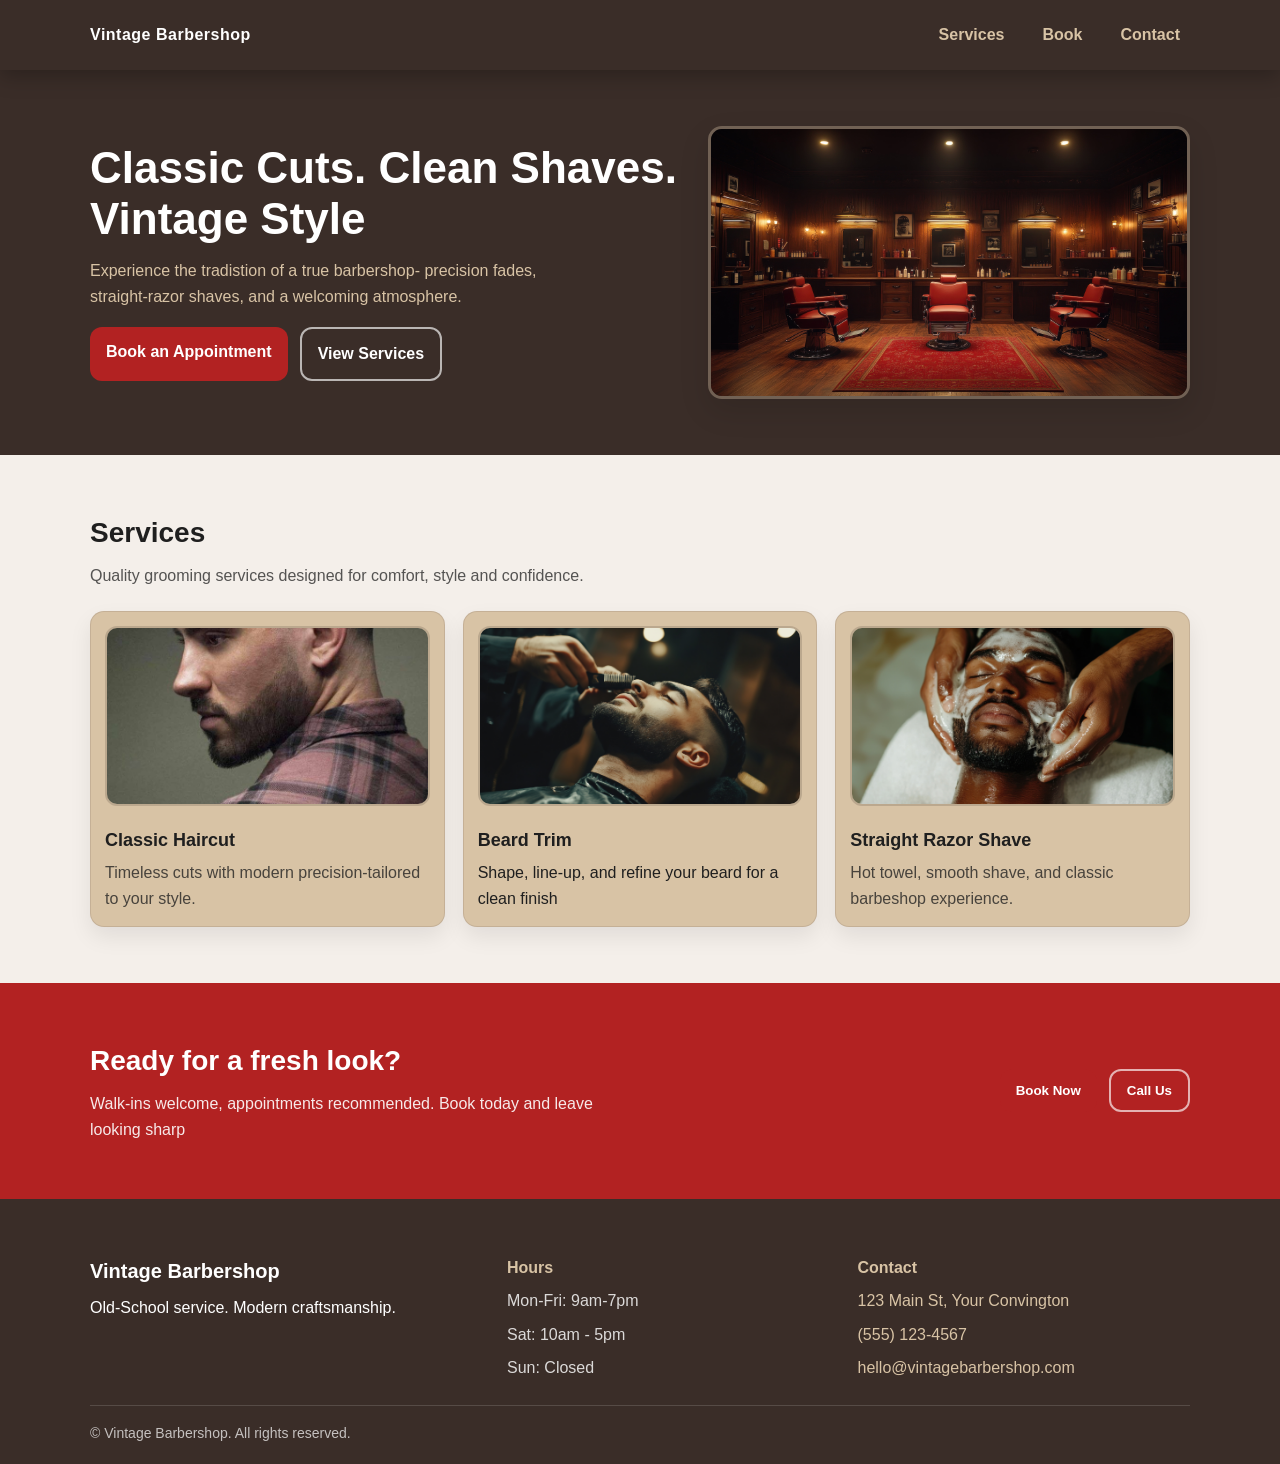
==== index.html @ 0ec20695 "debug main JS file index" ====
<!doctype html>
<html lang="en">
  <head>
    <meta charset="UTF-8" />
    <meta name="viewport" content="width=device-width, initial-scale=1.0" />
    <title>Vintage Barbershop</title>
    <!--CSS-->
    <link rel="stylesheet" href="css/styles.css" />
  </head>
  <body>
    <!-- ==== HEADER / NAVBAR ====-->
    <header class="site-header">
      <div class="container header-inner">
        <a href="#" class="logo" id="logo">Vintage Barbershop</a>
        <nav class="nav" id="nav">
          <a href="#features" class="nav-link">Services</a>
          <a href="#cta" class="nav-link">Book</a>
          <a href="#footer" class="nav-link">Contact</a>
        </nav>
        <!--Mobile Menu Button (for later JS)-->
        <button class="menu-btn" id="menuBtn" aria-label="Open Menu">☰</button>
      </div>
      <!--Mobile Menu Button (for later JS)-->
      <div class="mobile-menu" id="MobileMenu">
        <a href="#features" class="mobile-link">Services</a>
        <a href="#cta" clas="mobile-link">Book</a>
        <a href="#footer" class="mobile-link">Contact</a>
      </div>
    </header>
    <!--==== Hero Section====-->
    <section class="hero" id="hero">
      <div class="container hero-inner">
        <div class="hero-text">
          <h1 id="heroHeading">Classic Cuts. Clean Shaves. Vintage Style</h1>
          <p id="heroSubtext">
            Experience the tradistion of a true barbershop- precision fades,
            straight-razor shaves, and a welcoming atmosphere.
          </p>
          <div class="hero-actions">
            <a href="#cta" class="btn btn-primary" id="bookbtn"
              >Book an Appointment</a
            >
            <a href="features" class="btn btn-secondary" id="servicesBtn"
              >View Services</a
            >
          </div>
        </div>

        <div class="hero-media">
          <!--Replace scr with your provided hero image--->
          <img
            src="assets/images/hero.jpg"
            alt="Barbershop Hero"
            class="hero-img"
            id="heroImg"
          />
        </div>
      </div>
    </section>
    <!-- ====Features /Services===-->
    <section class="features" id="features">
      <div class="container">
        <h2 class="section-title" id="featuresTitle">Services</h2>
        <p class="section-subtitle" id="featuresSubtitle">
          Quality grooming services designed for comfort, style and confidence.
        </p>
        <div class="feature-grid" id="featureGrid">
          <!-- Feature Card 1-->
          <article class="feature-card">
            <img
              src="assets/images/feature-1.jpg"
              alt="classic haircut"
              class="feature-img"
            />
            <h3 class="feature-title">Classic Haircut</h3>
            <p class="feature-text">
              Timeless cuts with modern precision-tailored to your style.
            </p>
          </article>

          <!--Feature Card 2-->
          <article class="feature-card">
            <img
              src="assets/images/feature-2.jpg"
              alt="Beard trim"
              class="feature-img"
            />
            <h3 class="feature-title">Beard Trim</h3>
            <p>Shape, line-up, and refine your beard for a clean finish</p>
          </article>
          <!--Feature Card 3-->
          <article class="feature-card">
            <img
              src="assets\images\feature-3.jpg"
              alt="Straight razor shave"
              class="feature-img"
            />
            <h3 class="feature-title">Straight Razor Shave</h3>
            <p class="feature-text">
              Hot towel, smooth shave, and classic barbeshop experience.
            </p>
          </article>
        </div>
      </div>
    </section>

    <!--====Call to Action Section====-->
    <section class="cta" id="cta">
      <div class="container cta-inner">
        <div class="cta-text">
          <h2 id="ctaHeading">Ready for a fresh look?</h2>
          <p id="ctaText">
            Walk-ins welcome, appointments recommended. Book today and leave
            looking sharp
          </p>
        </div>
        <div class="cta-actions">
          <button class="btn btn-primary" id="ctaBtn">Book Now</button>
          <button class="btn btn-secondary" id="callBtn">Call Us</button>
        </div>
      </div>
    </section>
    <!--====Footer Section====-->
    <footer class="site-footer" id="footer">
      <div class="container footer-inner">
        <div class="footer-col">
          <h3 class="footer-title">Vintage Barbershop</h3>
          <p class="footer-test">Old-School service. Modern craftsmanship.</p>
        </div>
        <div class="footer-col">
          <h4 class="footer-heading">Hours</h4>
          <ul class="footer-list" id="hourList">
            <li>Mon-Fri: 9am-7pm</li>
            <li>Sat: 10am - 5pm</li>
            <li>Sun: Closed</li>
          </ul>
        </div>
        <div class="footer-col">
          <h4 class="footer-heading">Contact</h4>
          <ul class="footer-list">
            <li>
              <a href="#" class="footer-link" id="addressLink">
                123 Main St, Your Convington</a
              >
            </li>
            <li>
              <a href="#" class="footer-link" id="phoneLink">(555) 123-4567</a>
            </li>
            <li>
              <a href="#" class="footer-link" id="emailLink"
                >hello@vintagebarbershop.com</a
              >
            </li>
          </ul>
        </div>
      </div>
      <div class="container footer-bottom">
        <p class="copyright">
          ©<span id="year"></span> Vintage Barbershop. All rights reserved.
        </p>
      </div>
    </footer>
    <!--JS-->
    <script src="js/main.js"></script>
  </body>
</html>
---- css/styles.css ----
/* =========================
Vintage Barbershop Theme
File: css/styles.css
========================= */

/* ---- CSS Variables (Vintage Palette) ---- */
:root {
--color-bg-primary: #F4EFEA; /* Cream */
--color-bg-dark: #3A2D28; /* Dark Brown */
--color-accent: #B22222; /* Barber Red */
--color-text-dark: #1F1F1F; /* Deep Brown/Black */
--color-beige: #D8C3A5; /* Beige */
--color-text-light: #FFFFFF; /* White */
--radius: 14px;
--shadow: 0 12px 30px rgba(0, 0, 0, 0.12);
--max-width: 1100px;
}

/* ---- Base Reset ---- */
* {
box-sizing: border-box;
margin: 0;
padding: 0;
}
html {
scroll-behavior: smooth;
}
body {
font-family: Arial, Helvetica, sans-serif;
background-color: var(--color-bg-primary);
color: var(--color-text-dark);
line-height: 1.6;
}

/* ---- Layout Helpers ---- */
.container {
width: 92%;
max-width: var(--max-width);
margin: 0 auto;
}

/* ---- Header / Navbar ---- */
.site-header {
background-color: var(--color-bg-dark);
color: var(--color-text-light);
position: sticky;
top: 0;
z-index: 10;
box-shadow: 0 6px 20px rgba(0,0,0,0.25);
}
.header-inner {
display: flex;
align-items: center;
justify-content: space-between;
padding: 14px 0;
gap: 16px;
}
.logo {
color: var(--color-text-light);
text-decoration: none;
font-weight: 800;
letter-spacing: 0.5px;
}
.nav {
display: flex;
gap: 18px;
}
.nav-link {
color: var(--color-beige);
text-decoration: none;
font-weight: 600;
padding: 8px 10px;
border-radius: 10px;
transition: background-color 0.2s ease, color 0.2s ease;
}
.nav-link:hover {
background-color: rgba(216, 195, 165, 0.12);
color: var(--color-text-light);
}

/* Mobile button hidden on desktop */
.menu-btn {
display: none;
border: 2px solid rgba(255,255,255,0.25);
background: transparent;
color: var(--color-text-light);
padding: 8px 12px;
border-radius: 12px;
cursor: pointer;
}

/* Mobile menu hidden by default */
.mobile-menu {
display: none;
background-color: #2f241f;
border-top: 1px solid rgba(255,255,255,0.12);
}
.mobile-link {
display: block;
padding: 12px 4%;
color: var(--color-beige);
text-decoration: none;
font-weight: 600;
border-bottom: 1px solid rgba(255,255,255,0.08);
}
.mobile-link:hover {
background-color: rgba(216, 195, 165, 0.10);
color: var(--color-text-light);
}

/* ---- Buttons ---- */
.btn {
display: inline-block;
text-decoration: none;
border: none;
cursor: pointer;
font-weight: 700;
padding: 12px 16px;
border-radius: 12px;
transition: transform 0.08s ease, opacity 0.2s ease, background-color 0.2s ease, 
color 0.2s ease;
}
.btn:active {
transform: translateY(1px);
}
.btn-primary {
background-color: var(--color-accent);
color: var(--color-text-light);
}
.btn-primary:hover {
opacity: 0.92;
}
.btn-secondary {
background-color: transparent;
color: var(--color-bg-dark);
border: 2px solid var(--color-bg-dark);
}
.hero .btn-secondary,
.cta .btn-secondary {
color: var(--color-text-light);
border-color: rgba(255,255,255,0.65);
}
.btn-secondary:hover {
background-color: rgba(58, 45, 40, 0.08);
}
.hero .btn-secondary:hover,
.cta .btn-secondary:hover {
background-color: rgba(255, 255, 255, 0.12);
}

/* ---- Hero ---- */
.hero {
background-color: var(--color-bg-dark);
color: var(--color-text-light);
padding: 56px 0;
}
.hero-inner {
display: grid;
grid-template-columns: 1.1fr 0.9fr;
gap: 28px;
align-items: center;
}
.hero-text h1 {
font-size: clamp(28px, 4vw, 44px);
line-height: 1.15;
margin-bottom: 14px;
}
.hero-text p {
color: var(--color-beige);
max-width: 56ch;
margin-bottom: 18px;
}
.hero-actions {
display: flex;
flex-wrap: wrap;
gap: 12px;
}
.hero-media {
display: flex;
justify-content: center;
}
.hero-img {
width: 100%;
max-width: 520px;
border-radius: var(--radius);
box-shadow: var(--shadow);
border: 3px solid rgba(216,195,165,0.35);
object-fit: cover;
}

/* ---- Sections ---- */
.features,
.cta,
.site-footer {
padding: 56px 0;
}
.section-title {
font-size: 28px;
margin-bottom: 8px;
}
.section-subtitle {
color: rgba(31, 31, 31, 0.75);
margin-bottom: 22px;
max-width: 70ch;
}

/* ---- Features Grid ---- */
.feature-grid {
display: grid;
grid-template-columns: repeat(3, 1fr);
gap: 18px;
}
.feature-card {
background-color: var(--color-beige);
border-radius: var(--radius);
padding: 14px;
box-shadow: 0 10px 22px rgba(0,0,0,0.08);
border: 1px solid rgba(58,45,40,0.12);
}
.feature-img {
width: 100%;
height: 180px;
object-fit: cover;
border-radius: 12px;
border: 2px solid rgba(58,45,40,0.18);
margin-bottom: 12px;
}
.feature-title {
font-size: 18px;
margin-bottom: 6px;
}
.feature-text {
color: rgba(31, 31, 31, 0.78);
}

/* ---- CTA ---- */
.cta {
background-color: var(--color-accent);
color: var(--color-text-light);
}
.cta-inner {
display: flex;
align-items: center;
justify-content: space-between;
gap: 18px;
flex-wrap: wrap;
}
.cta-text h2 {
font-size: 28px;
margin-bottom: 8px;
}
.cta-text p {
color: rgba(255,255,255,0.90);
max-width: 60ch;
}
.cta-actions {
display: flex;
gap: 12px;
flex-wrap: wrap;
}

/* ---- Footer ---- */
.site-footer {
background-color: var(--color-bg-dark);
color: var(--color-text-light);
padding-bottom: 20px;
}
.footer-inner {
display: grid;
grid-template-columns: 1.2fr 1fr 1fr;
gap: 18px;
padding-bottom: 24px;
border-bottom: 1px solid rgba(255,255,255,0.14);
}
.footer-title {
font-size: 20px;
margin-bottom: 8px;
}
.footer-heading {
font-size: 16px;
margin-bottom: 8px;
color: var(--color-beige);
}
.footer-text {
color: rgba(255,255,255,0.82);
max-width: 50ch;
}
.footer-list {
list-style: none;
display: grid;
gap: 8px;
color: rgba(255,255,255,0.82);
}
.footer-link {
color: var(--color-beige);
text-decoration: none;
}
.footer-link:hover {
color: var(--color-text-light);
text-decoration: underline;
}
.footer-bottom {
padding-top: 16px;
}
.copyright {
color: rgba(255,255,255,0.70);
font-size: 14px;
}

/* ---- Responsive ---- */
@media (max-width: 900px) {
.hero-inner {
grid-template-columns: 1fr;
}
.feature-grid {
grid-template-columns: 1fr;
}
.footer-inner {
grid-template-columns: 1fr;
}
.nav {
display: none;
}
.menu-btn {
display: inline-flex;
align-items: center;
justify-content: center;
}
/* When you add JS later, you'll toggle this class */
.mobile-menu.is-open {
display: block;
}
}
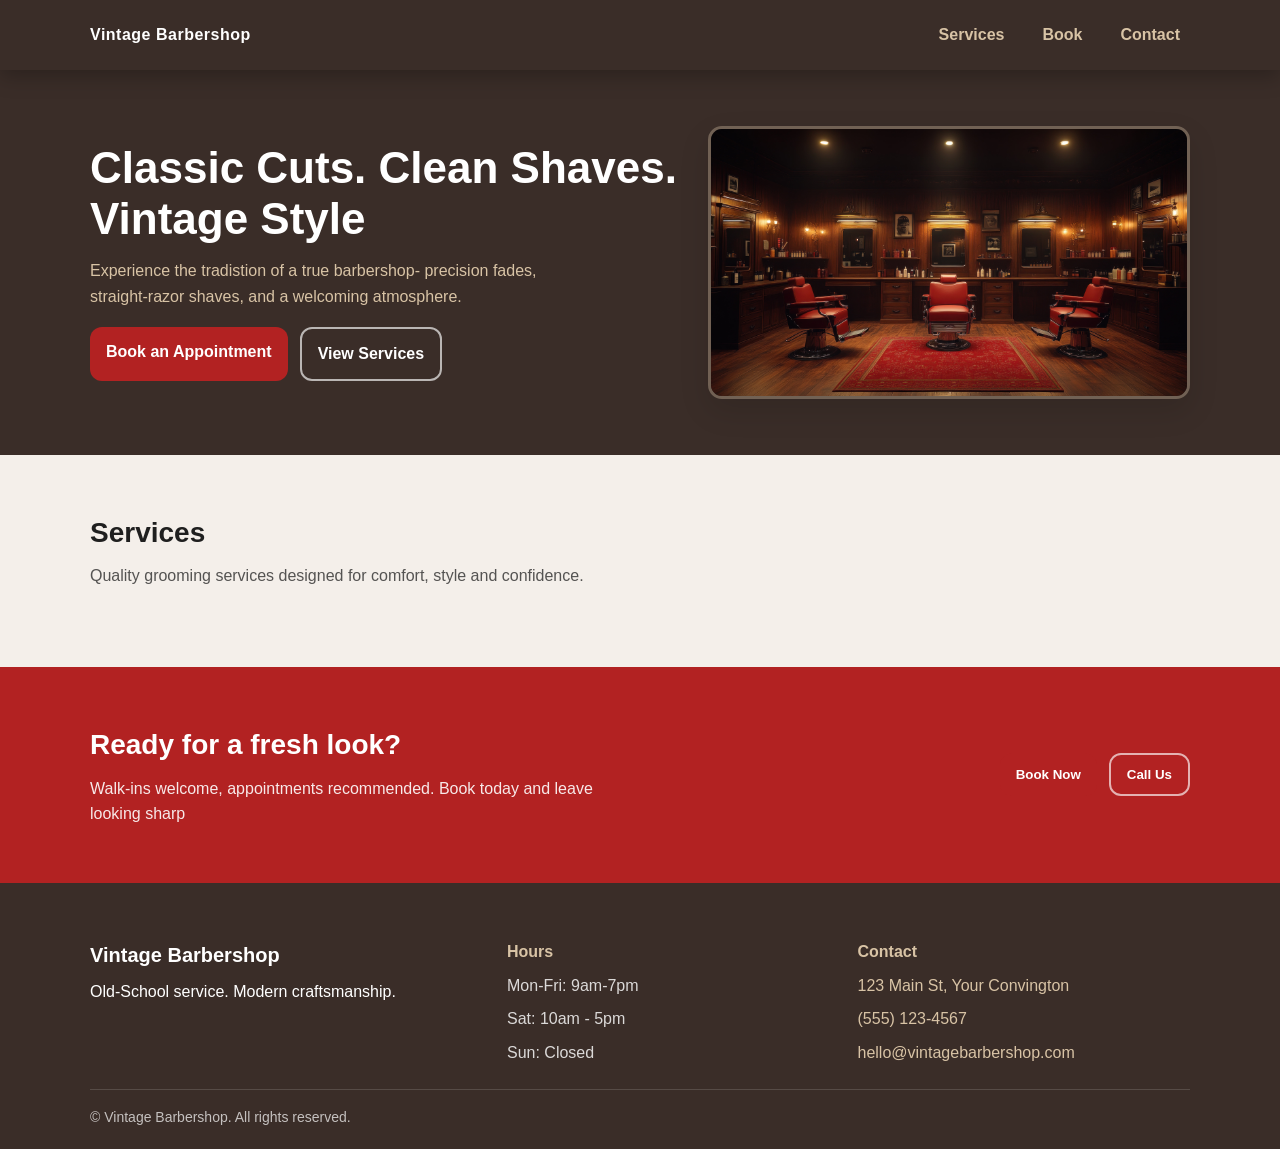
==== commit 08cb12fc: "added ma/forEqach" ====
--- a/index.html
+++ b/index.html
@@ -57,7 +57,8 @@
         </div>
       </div>
     </section>
-    <!-- ====Features /Services===-->
+    <!--====Features /Services===-->
+
     <section class="features" id="features">
       <div class="container">
         <h2 class="section-title" id="featuresTitle">Services</h2>
@@ -65,41 +66,7 @@
           Quality grooming services designed for comfort, style and confidence.
         </p>
         <div class="feature-grid" id="featureGrid">
-          <!-- Feature Card 1-->
-          <article class="feature-card">
-            <img
-              src="assets/images/feature-1.jpg"
-              alt="classic haircut"
-              class="feature-img"
-            />
-            <h3 class="feature-title">Classic Haircut</h3>
-            <p class="feature-text">
-              Timeless cuts with modern precision-tailored to your style.
-            </p>
-          </article>
-
-          <!--Feature Card 2-->
-          <article class="feature-card">
-            <img
-              src="assets/images/feature-2.jpg"
-              alt="Beard trim"
-              class="feature-img"
-            />
-            <h3 class="feature-title">Beard Trim</h3>
-            <p>Shape, line-up, and refine your beard for a clean finish</p>
-          </article>
-          <!--Feature Card 3-->
-          <article class="feature-card">
-            <img
-              src="assets\images\feature-3.jpg"
-              alt="Straight razor shave"
-              class="feature-img"
-            />
-            <h3 class="feature-title">Straight Razor Shave</h3>
-            <p class="feature-text">
-              Hot towel, smooth shave, and classic barbeshop experience.
-            </p>
-          </article>
+          
         </div>
       </div>
     </section>
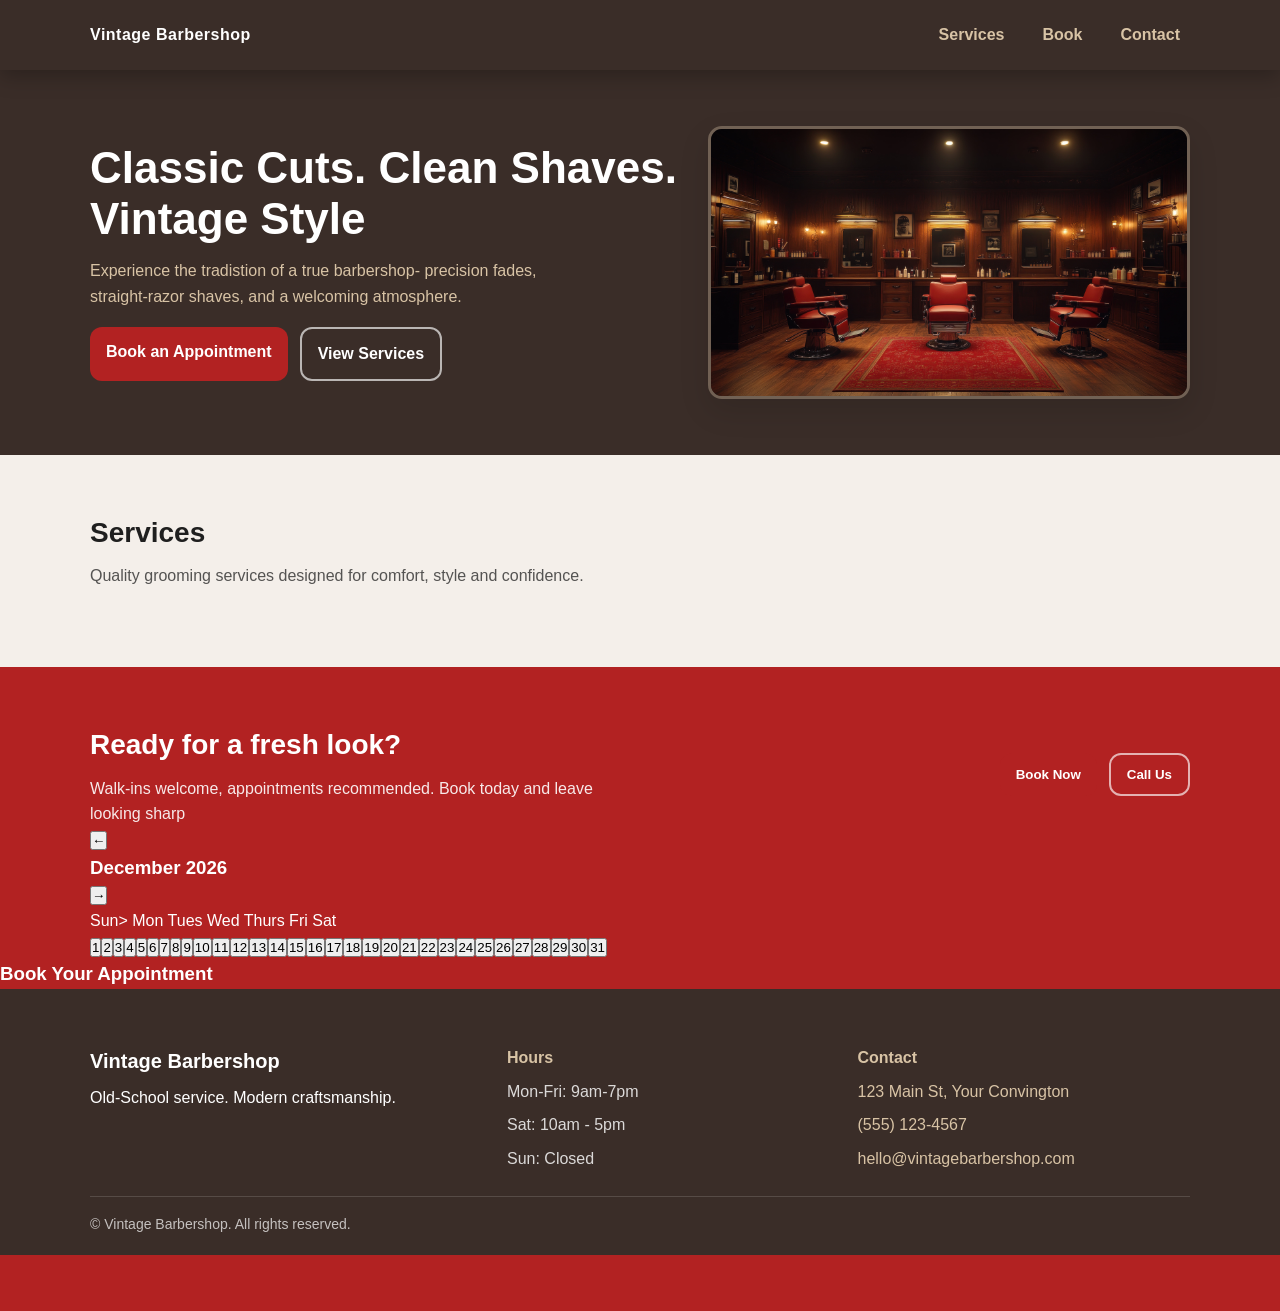
==== commit 7549a7a7: "added calendar and modal styll css  changes" ====
--- a/index.html
+++ b/index.html
@@ -86,7 +86,36 @@
           <button class="btn btn-secondary" id="callBtn">Call Us</button>
         </div>
       </div>
-    </section>
+
+
+    <!--===Calendar Section===-->
+    <div class="container booking-layout">
+      <div class="calendar-card">
+      <div class="calendar-header"></div>
+      <button class="calendar-nav-btn" id="prevMonthBtn">←</button>
+      <h3 id="calendarMonthLabel">Month Year</h3>
+      <button class="calendar-nav-btn" id="nextMonthBtn">→</button>
+      </div>
+
+      <div class="calendar-weekdays">
+<span>Sun</span>>
+<span>Mon</span>
+<span>Tues</span>
+<span>Wed</span>
+<span>Thurs</span>
+<span>Fri</span>
+<span>Sat</span>
+</div>
+
+<div class="calendar-grid" id="calendarGrid"></div>
+</div>
+
+<div class="booking-panel">
+ <h3 class="booking-panel-title">Book Your Appointment</h3> 
+
+ <p class="select"
+</div>
+
     <!--====Footer Section====-->
     <footer class="site-footer" id="footer">
       <div class="container footer-inner">
@@ -127,7 +156,22 @@
         </p>
       </div>
     </footer>
+    <!----  Service Details Moda ---->
+<div class ="service-modal" id= "serviceModal" aria-hidden="true">
+<div class="service-modal-overlay" id="serviceModalOverlay"></div>
+<div class="service-modal-content" role="dialog" aria-labeledby="serviceModaltitle">
+  <button  class="service-modal-close" id="serviceModalClose" aria-label="Close modal">
+    x
+  </button>
+  <h3 id="serviceModalTitle">Service Details</h3>
+  <p id="serviceModalPrice" class="service-modal-price"></p>
+  <ul id="serviceModalList" class="service-modal-list"></ul>
+</div>
+</div>
+
+
     <!--JS-->
     <script src="js/main.js"></script>
+    <script src="js/calendar.js"></script>
   </body>
 </html>
--- a/css/styles.css
+++ b/css/styles.css
@@ -78,6 +78,19 @@
 color: var(--color-text-light);
 }
 
+/* ---- Sticky Navbar Visual Change (on scroll) ----*/
+.site-header {
+    transition: padding 0.2s ease, border-radius 0.2s ease, width 0.2s ease, margin 0.2s ease;
+}
+
+/* When scrolled, we "float" the header with rounded corners*/
+.site-header.is-scrolled {
+    width: calc(100% - 24px);
+    margin: 12px auto 0 auto;
+    border-radius: 18px;
+    padding: 2px 0;
+}
+
 /* Mobile button hidden on desktop */
 .menu-btn {
 display: none;
@@ -233,6 +246,95 @@
 color: rgba(31, 31, 31, 0.78);
 }
 
+/* ---- Service Details ---- */
+.service-actions {
+margin-top: 14px;
+display: flex;
+gap: 10px;
+flex-wrap: wrap;
+} 
+.service-details-btn {
+background-color: var(--color-bg-dark);
+color: var(--color-text-light);
+border: none;
+padding: 10px 14px;
+border-radius: 10px;
+font-weight: 700;
+cursor: pointer;
+transition: transform 0.2s ease, box-shadow 0.2s ease, opacity 0.2s ease;
+}
+.service-details-btn:hover {
+transform: translateY(-2px) scale(1.03);
+box-shadow: 0 10px 18px rgba(0, 0, 0, 0.16);
+opacity: 0.96;
+}
+.service-details-btn:active {
+transform: translateY(0);
+}
+
+/* ===== Service Modal ===== */
+.service-modal {
+position: fixed;
+inset: 0;
+display: none;
+align-items: center;
+justify-content: center;
+padding: 20px;
+z-index: 999;
+}
+.service-modal.is-open {
+display: flex;
+}
+.service-modal-overlay {
+position: absolute;
+inset: 0;
+background-color: rgba(0, 0, 0, 0.58);
+}
+.service-modal-content {
+position: relative;
+width: 100%;
+max-width: 620px;
+max-height: 80vh;
+overflow-y: auto;
+background-color: var(--color-bg-primary);
+color: var(--color-text-dark);
+border-radius: 18px;
+padding: 28px 24px 24px;
+box-shadow: 0 20px 40px rgba(0, 0, 0, 0.28);
+border: 2px solid rgba(58, 45, 40, 0.15);
+z-index: 1;
+}
+.service-modal-close {
+position: absolute;
+top: 12px;
+right: 12px;
+border: none;
+background: transparent;
+font-size: 28px;
+line-height: 1;
+cursor: pointer;
+color: var(--color-bg-dark);
+padding: 4px 8px;
+border-radius: 8px;
+}
+.service-modal-close:hover {
+background-color: rgba(58, 45, 40, 0.08);
+}
+.service-modal-price {
+margin: 8px 0 16px;
+font-size: 18px;
+font-weight: 700;
+color: var(--color-accent);
+}
+.service-modal-list {
+padding-left: 20px;
+display: grid;
+gap: 10px;
+} 
+.service-modal-list li {
+line-height: 1.5;
+}
+
 /* ---- CTA ---- */
 .cta {
 background-color: var(--color-accent);
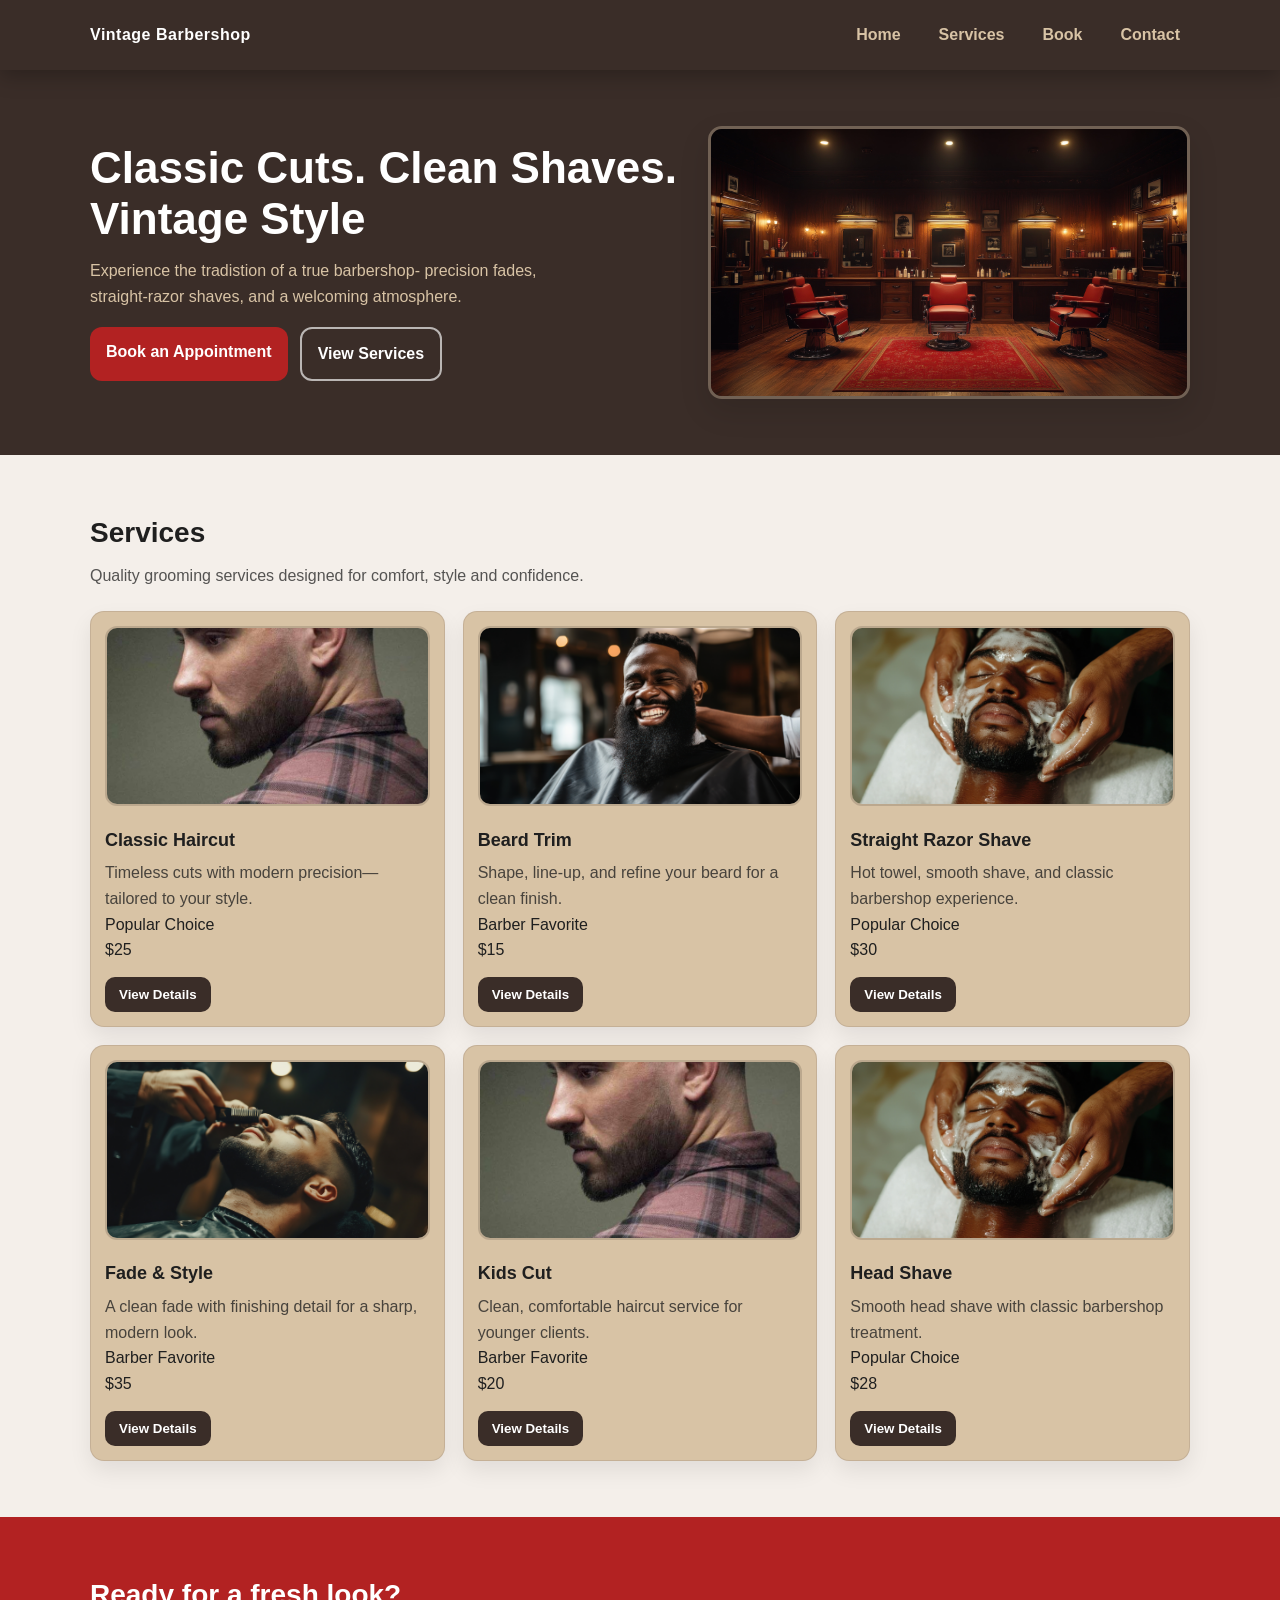
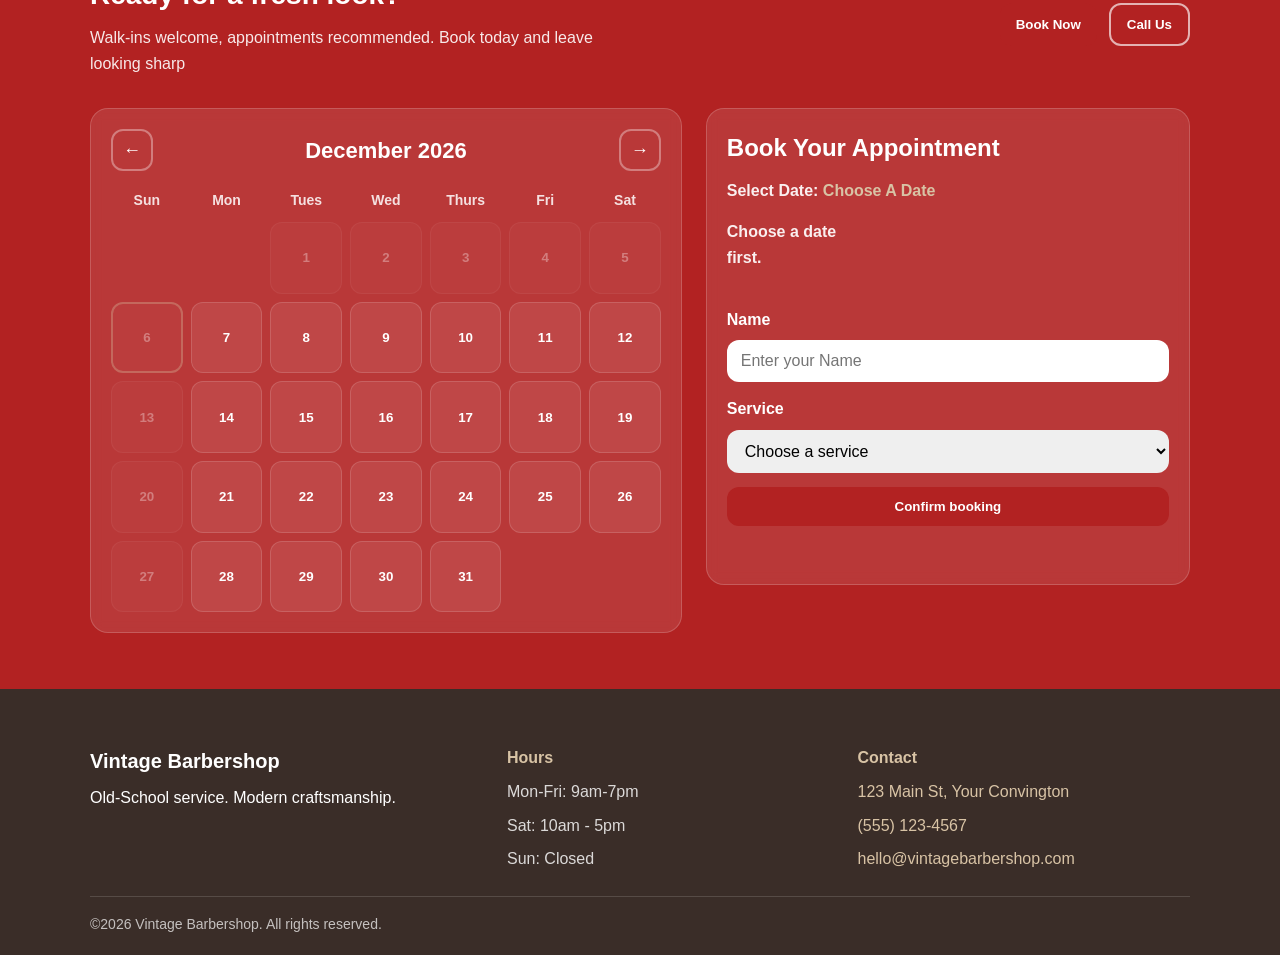
==== commit 7d9226e5: "corrected main.js modal cards" ====
--- a/index.html
+++ b/index.html
@@ -6,6 +6,7 @@
     <title>Vintage Barbershop</title>
     <!--CSS-->
     <link rel="stylesheet" href="css/styles.css" />
+    <link rel="stylesheet" href="css/calendar.css" />
   </head>
   <body>
     <!-- ==== HEADER / NAVBAR ====-->
@@ -13,18 +14,18 @@
       <div class="container header-inner">
         <a href="#" class="logo" id="logo">Vintage Barbershop</a>
         <nav class="nav" id="nav">
-          <a href="#features" class="nav-link">Services</a>
+          <!-- <a href="#features" class="nav-link">Services</a>
           <a href="#cta" class="nav-link">Book</a>
-          <a href="#footer" class="nav-link">Contact</a>
+          <a href="#footer" class="nav-link">Contact</a> -->
         </nav>
         <!--Mobile Menu Button (for later JS)-->
         <button class="menu-btn" id="menuBtn" aria-label="Open Menu">☰</button>
       </div>
       <!--Mobile Menu Button (for later JS)-->
       <div class="mobile-menu" id="MobileMenu">
-        <a href="#features" class="mobile-link">Services</a>
+        <!-- <a href="#features" class="mobile-link">Services</a>
         <a href="#cta" clas="mobile-link">Book</a>
-        <a href="#footer" class="mobile-link">Contact</a>
+        <a href="#footer" class="mobile-link">Contact</a> -->
       </div>
     </header>
     <!--==== Hero Section====-->
@@ -65,9 +66,7 @@
         <p class="section-subtitle" id="featuresSubtitle">
           Quality grooming services designed for comfort, style and confidence.
         </p>
-        <div class="feature-grid" id="featureGrid">
-          
-        </div>
+        <div class="feature-grid" id="featureGrid"></div>
       </div>
     </section>
 
@@ -87,34 +86,67 @@
         </div>
       </div>
 
-
-    <!--===Calendar Section===-->
-    <div class="container booking-layout">
-      <div class="calendar-card">
-      <div class="calendar-header"></div>
-      <button class="calendar-nav-btn" id="prevMonthBtn">←</button>
-      <h3 id="calendarMonthLabel">Month Year</h3>
-      <button class="calendar-nav-btn" id="nextMonthBtn">→</button>
-      </div>
-
-      <div class="calendar-weekdays">
-<span>Sun</span>>
-<span>Mon</span>
-<span>Tues</span>
-<span>Wed</span>
-<span>Thurs</span>
-<span>Fri</span>
-<span>Sat</span>
-</div>
-
-<div class="calendar-grid" id="calendarGrid"></div>
-</div>
-
-<div class="booking-panel">
- <h3 class="booking-panel-title">Book Your Appointment</h3> 
-
- <p class="select"
-</div>
+      <!--===Calendar Section===-->
+      <div class="container booking-layout">
+        <div class="calendar-card">
+          <div class="calendar-header">
+          <button class="calendar-nav-btn" id="prevMonthBtn">←</button>
+          <h3 id="calendarMonthLabel">Month Year</h3>
+          <button class="calendar-nav-btn" id="nextMonthBtn">→</button>
+        </div>
+
+        <div class="calendar-weekdays">
+          <span>Sun</span>
+          <span>Mon</span>
+          <span>Tues</span>
+          <span>Wed</span>
+          <span>Thurs</span>
+          <span>Fri</span>
+          <span>Sat</span>
+        </div>
+
+        <div class="calendar-grid" id="calendarGrid"></div>
+      </div>
+
+      <div class="booking-panel">
+        <h3 class="booking-panel-title">Book Your Appointment</h3>
+
+        <p class="selected-date-text">
+          Select Date:
+          <span id="selectedDateText">Choose A Date</span>
+        </p>
+
+        <div class="time-slots" id="timeSlots"></div>
+
+        <form id="bookingForm" class="booking-form">
+          <div class="form-group">
+            <label for="customerName">Name</label>
+            <input
+              type="text"
+              id="customerName"
+              placeholder="Enter your Name"
+            />
+          </div>
+          <div class="form-group">
+            <label for="customerService">Service</label>
+            <select id="customerService">
+              <option value="">Choose a service</option>
+              <option value="Classic Haircuts">Classic Haircuts</option>
+              <option value="Beard Trim">Beard Trim</option>
+              <option value="Straight Razor Shave">Straight Razor Shave</option>
+            </select>
+          </div>
+
+          <input type="hidden" id="selectedTimeInput" />
+          <button type="submit" class="btn btn-primary booking-submit-btn">
+            Confirm booking
+          </button>
+
+          <p id="bookingMessage" class="booking-message"></p>
+        </form>
+      </div>
+      </div>
+    </section>
 
     <!--====Footer Section====-->
     <footer class="site-footer" id="footer">
@@ -157,21 +189,28 @@
       </div>
     </footer>
     <!----  Service Details Moda ---->
-<div class ="service-modal" id= "serviceModal" aria-hidden="true">
-<div class="service-modal-overlay" id="serviceModalOverlay"></div>
-<div class="service-modal-content" role="dialog" aria-labeledby="serviceModaltitle">
-  <button  class="service-modal-close" id="serviceModalClose" aria-label="Close modal">
-    x
-  </button>
-  <h3 id="serviceModalTitle">Service Details</h3>
-  <p id="serviceModalPrice" class="service-modal-price"></p>
-  <ul id="serviceModalList" class="service-modal-list"></ul>
-</div>
-</div>
-
+    <div class="service-modal" id="serviceModal" aria-hidden="true">
+      <div class="service-modal-overlay" id="serviceModalOverlay"></div>
+      <div
+        class="service-modal-content"
+        role="dialog"
+        aria-labeledby="serviceModaltitle"
+      >
+        <button
+          class="service-modal-close"
+          id="serviceModalClose"
+          aria-label="Close modal"
+        >
+          x
+        </button>
+        <h3 id="serviceModalTitle">Service Details</h3>
+        <p id="serviceModalPrice" class="service-modal-price"></p>
+        <ul id="serviceModalList" class="service-modal-list"></ul>
+      </div>
+    </div>
 
     <!--JS-->
-    <script src="js/main.js"></script>
+    <script src="js/main2.js"></script>
     <script src="js/calendar.js"></script>
   </body>
 </html>
--- a/css/calendar.css
+++ b/css/calendar.css
@@ -0,0 +1,208 @@
+.booking-layout {
+    margin-top: 32px;
+    display: grid;
+    grid-template-columns: 1.1fr 0.9fr;
+    gap: 24px;
+    align-items: start;
+}
+
+.calendar-card,
+.booking-panel {
+    background-color: rgba(255, 255, 255, 0.1);
+    border: 1px solid rgba(255, 255, 255, 0.18);
+    border-radius: 18px;
+    padding: 20px;
+    backdrop-filter: blur(6px);
+}
+
+.calendar-header {
+    display: flex;
+    align-items: center;
+    justify-content: space-between;
+    gap: 12px;
+    margin-bottom: 18px;
+}
+
+.calendar-header h3 {
+    font-size: 22px;
+    color: var(--color-text-light);
+}
+
+.calendar-nav-btn {
+    border: 2px solid rgba(255, 255, 255, 0.35);
+    background: transparent;
+    color: #fff;
+    width: 42px;
+    height: 42px;
+    border-radius: 12px;
+    cursor: pointer;
+    font-size: 18px;
+    font-weight: 700;
+    transition: background-color 0.2s ease, transform 0.1s ease;
+}
+
+.calendar-nav-btn:hover {
+    background-color: rgba(255, 255, 255, 0.12);
+}
+
+.calendar-nav-btn:active {
+    transform: translateY(1px);
+}
+
+.calendar-weekdays {
+    display: grid;
+    grid-template-columns: repeat(7, 1fr);
+    gap: 8px;
+    margin-bottom: 10px;
+    font-weight: 700;
+    font-size: 14px;
+    text-align: center;
+    color: rgba(255, 255, 255, 0.85);
+}
+
+.calendar-grid {
+    display: grid;
+    grid-template-columns: repeat(7, 1fr);
+    gap: 8px;
+}
+
+.calendar-day,
+.calendar-empty {
+    aspect-ratio: 1 / 1;
+    border-radius: 12px;
+    display: flex;
+    align-items: center;
+    justify-content: center;
+    font-weight: 700;
+}
+
+.calendar-empty {
+    opacity: 0;
+}
+
+.calendar-day {
+    border: 1px solid rgba(255, 255, 255, 0.14);
+    background-color: rgba(255, 255, 255, 0.08);
+    color: #fff;
+    cursor: pointer;
+    transition: background-color 0.2s ease, transform 0.1s ease, border-color 0.2s ease;
+}
+
+.calendar-day:hover {
+    background-color: rgba(255, 255, 255, 0.18);
+}
+
+.calendar-day:active {
+    transform: translateY(1px);
+}
+
+.calendar-day.today {
+    border: 2px solid var(--color-beige);
+}
+
+.calendar-day.selected {
+    background-color: #fff;
+    color: var(--color-bg-dark);
+    border-color: #fff;
+}
+
+.calendar-day.disabled {
+    opacity: 0.35;
+    cursor: not-allowed;
+    pointer-events: none;
+}
+
+.booking-panel-title {
+    font-size: 24px;
+    margin-bottom: 10px;
+    color: #fff;
+}
+
+.selected-date-text {
+    margin-bottom: 16px;
+    font-weight: 700;
+    color: rgba(255, 255, 255, 0.92);
+}
+
+#selectedDateText {
+    color: var(--color-beige);
+}
+
+.time-slots {
+    display: grid;
+    grid-template-columns: repeat(3, 1fr);
+    gap: 10px;
+    margin-bottom: 20px;
+}
+
+.time-slot-btn {
+    border: 2px solid rgba(255, 255, 255, 0.25);
+    background: rgba(255, 255, 255, 0.08);
+    color: #fff;
+    padding: 10px 12px;
+    border-radius: 12px;
+    cursor: pointer;
+    font-weight: 700;
+    transition: background-color 0.2s ease, border-color 0.2s ease;
+}
+
+.time-slot-btn:hover {
+    background-color: rgba(255, 255, 255, 0.14);
+}
+
+.time-slot-btn.selected {
+    background-color: #fff;
+    color: var(--color-bg-dark);
+    border-color: #fff;
+}
+
+.booking-form {
+    display: grid;
+    gap: 14px;
+}
+
+.form-group {
+    display: grid;
+    gap: 8px;
+}
+
+.form-group label {
+    font-weight: 700;
+    color: #fff;
+}
+
+.form-group input,
+.form-group select {
+    border: none;
+    border-radius: 12px;
+    padding: 12px 14px;
+    font-size: 16px;
+}
+
+.booking-submit-btn {
+    width: 100%;
+}
+
+.booking-message {
+    min-height: 24px;
+    font-weight: 700;
+    color: #fff;
+}
+
+.booking-message.error {
+    color: #ffe0e0;
+}
+
+.booking-message.success {
+    color: #d6ffd6;
+}
+
+@media (max-width: 900px) {
+    .booking-layout {
+        grid-template-columns: 1fr;
+    }
+
+    .time-slots {
+        grid-template-columns: repeat(2, 1fr);
+    }
+}
